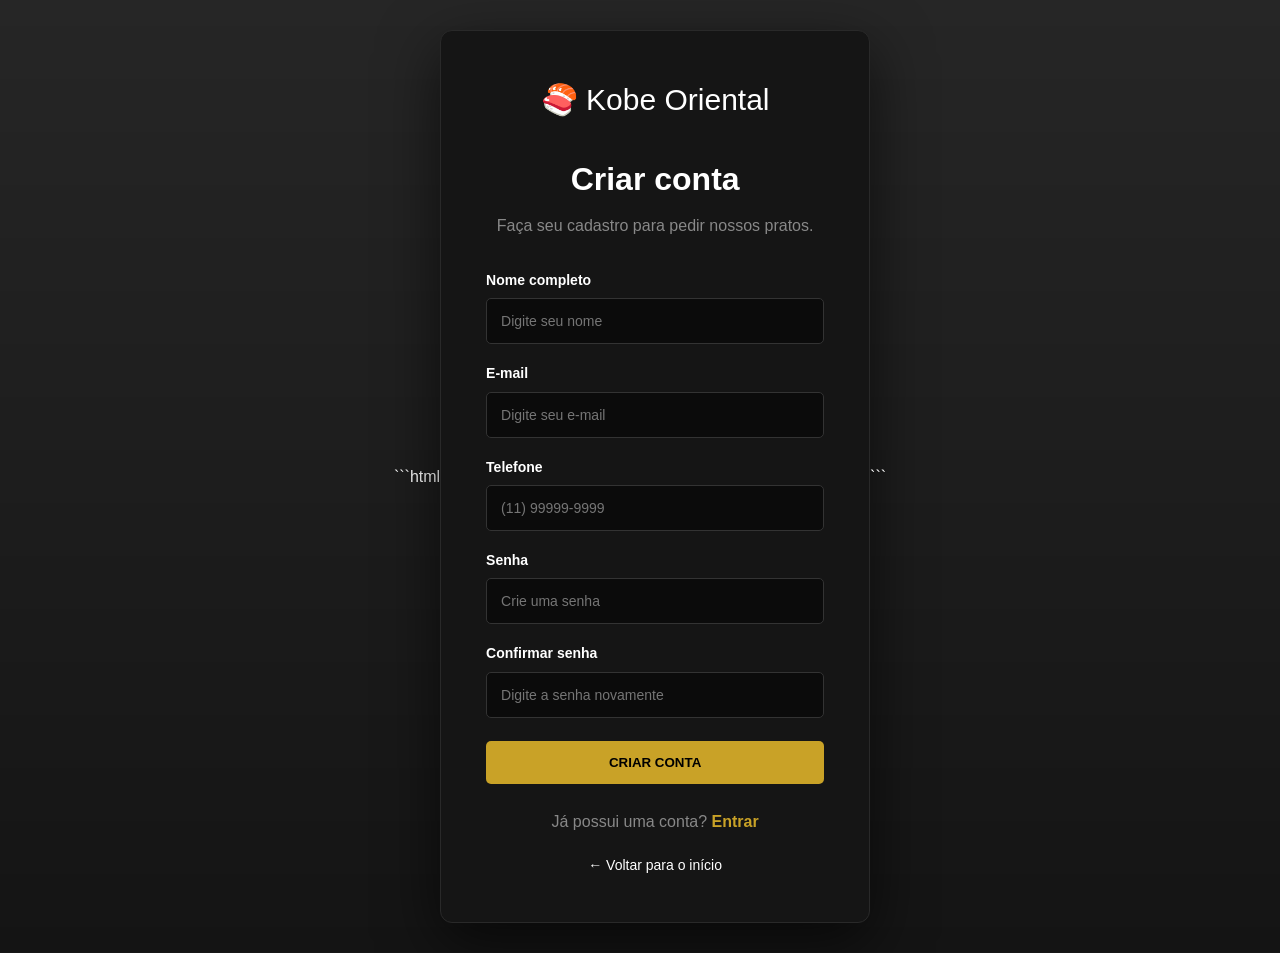
==== restaurante-japones/cadastro.html @ 3d241d37 "Primeiro commit - site Kobe Oriental" ====
```html
<!DOCTYPE html>
<html lang="pt-BR">

<head>

    <meta charset="UTF-8">

    <meta name="viewport"
          content="width=device-width, initial-scale=1.0">

    <title>Cadastro | Kobe Oriental</title>

    <link rel="stylesheet" href="style.css">

</head>

<body class="auth-body">


    <div class="auth-container">

        <div class="auth-logo">
            🍣 Kobe Oriental
        </div>


        <h1>Criar conta</h1>

        <p class="auth-subtitle">
            Faça seu cadastro para pedir nossos pratos.
        </p>


        <form id="cadastroForm">


            <label for="nome">
                Nome completo
            </label>

            <input
                type="text"
                id="nome"
                placeholder="Digite seu nome"
                required
            >


            <label for="emailCadastro">
                E-mail
            </label>

            <input
                type="email"
                id="emailCadastro"
                placeholder="Digite seu e-mail"
                required
            >


            <label for="telefone">
                Telefone
            </label>

            <input
                type="tel"
                id="telefone"
                placeholder="(11) 99999-9999"
                required
            >


            <label for="senhaCadastro">
                Senha
            </label>

            <input
                type="password"
                id="senhaCadastro"
                placeholder="Crie uma senha"
                required
            >


            <label for="confirmarSenha">
                Confirmar senha
            </label>

            <input
                type="password"
                id="confirmarSenha"
                placeholder="Digite a senha novamente"
                required
            >


            <button type="submit">
                CRIAR CONTA
            </button>

        </form>


        <p class="auth-link">

            Já possui uma conta?

            <a href="login.html">
                Entrar
            </a>

        </p>


        <a href="index.html"
           class="back-home">

            ← Voltar para o início

        </a>

    </div>


    <script src="script.js"></script>

</body>

</html>
```
---- restaurante-japones/style.css ----
/* ================================================= */
/* RESET */
/* ================================================= */

* {
    margin: 0;
    padding: 0;
    box-sizing: border-box;
}

html {
    scroll-behavior: smooth;
}

body {
    font-family: Arial, Helvetica, sans-serif;
    background: #0b0b0b;
    color: #ffffff;
    line-height: 1.6;
}


/* ================================================= */
/* HEADER */
/* ================================================= */

header {
    width: 100%;
    height: 80px;

    position: fixed;
    top: 0;
    left: 0;

    z-index: 1000;

    display: flex;
    align-items: center;
    justify-content: space-between;

    padding: 0 7%;

    background: rgba(10, 10, 10, 0.96);

    border-bottom: 1px solid #252525;
}


/* LOGO */

.logo {
    display: flex;
    align-items: center;
    gap: 10px;

    font-size: 28px;
}

.logo span {
    display: flex;
    flex-direction: column;

    font-size: 21px;
    font-weight: bold;

    letter-spacing: 2px;
}

.logo small {
    font-size: 8px;

    letter-spacing: 4px;

    color: #c9a227;
}


/* MENU */

nav {
    display: flex;
    align-items: center;

    gap: 25px;
}

nav a {
    color: #ffffff;

    text-decoration: none;

    font-size: 14px;

    transition: 0.3s;
}

nav a:hover {
    color: #c9a227;
}


/* BOTÃO LOGIN */

.login-button {
    padding: 10px 22px;

    border: 1px solid #c9a227;

    border-radius: 5px;
}

.login-button:hover {
    background: #c9a227;

    color: #000000;
}


/* ================================================= */
/* HERO */
/* ================================================= */

.hero {
    min-height: 100vh;

    display: flex;
    align-items: center;

    padding: 120px 8%;

    background:
        linear-gradient(
            90deg,
            rgba(0, 0, 0, 0.90),
            rgba(0, 0, 0, 0.65),
            rgba(0, 0, 0, 0.80)
        ),
        url("assets/img/restaurante.jpg");

    background-size: cover;

    background-position: center;
}

.hero-content {
    max-width: 750px;
}


/* TEXTO PEQUENO */

.hero-subtitle {
    color: #c9a227;

    font-size: 14px;

    font-weight: bold;

    letter-spacing: 4px;

    margin-bottom: 20px;
}


/* TÍTULO */

.hero h1 {
    font-size: 65px;

    line-height: 1.1;

    margin-bottom: 25px;
}

.hero h1 span {
    color: #c9a227;
}


/* DESCRIÇÃO */

.hero-description {
    max-width: 600px;

    color: #cccccc;

    font-size: 18px;
}


/* BOTÕES */

.hero-buttons {
    display: flex;

    gap: 15px;

    margin-top: 35px;
}

.primary-button,
.secondary-button {
    display: inline-block;

    padding: 14px 25px;

    text-decoration: none;

    border-radius: 5px;

    font-weight: bold;

    transition: 0.3s;
}


/* BOTÃO PRINCIPAL */

.primary-button {
    background: #c9a227;

    color: #000000;
}

.primary-button:hover {
    background: #e0bd3d;

    transform: translateY(-2px);
}


/* BOTÃO SECUNDÁRIO */

.secondary-button {
    color: #ffffff;

    border: 1px solid #ffffff;
}

.secondary-button:hover {
    background: #ffffff;

    color: #000000;
}


/* ================================================= */
/* SEÇÕES */
/* ================================================= */

.section {
    padding: 100px 8%;
}


/* TÍTULO DAS SEÇÕES */

.section-title {
    text-align: center;

    margin-bottom: 60px;
}

.section-title p {
    color: #c9a227;

    letter-spacing: 3px;

    font-size: 13px;

    font-weight: bold;
}

.section-title h2 {
    font-size: 42px;

    margin-top: 10px;
}

.section-title span {
    color: #999999;
}


/* ================================================= */
/* DESTAQUES */
/* ================================================= */

.highlight-container {
    display: grid;

    grid-template-columns: repeat(4, 1fr);

    gap: 25px;
}

.highlight-card {
    text-align: center;

    padding: 35px 25px;

    background: #151515;

    border: 1px solid #282828;

    border-radius: 10px;

    transition: 0.3s;
}

.highlight-card:hover {
    transform: translateY(-8px);

    border-color: #c9a227;
}

.highlight-icon {
    font-size: 50px;

    margin-bottom: 20px;
}

.highlight-card h3 {
    margin-bottom: 10px;

    font-size: 22px;
}

.highlight-card p {
    color: #999999;
}


/* ================================================= */
/* CARDÁPIO */
/* ================================================= */

.menu-section {
    background: #111111;
}

.menu-container {
    display: grid;

    grid-template-columns: repeat(4, 1fr);

    gap: 25px;
}


/* CARD DO PRATO */

.food-card {
    background: #191919;

    border: 1px solid #292929;

    border-radius: 10px;

    overflow: hidden;

    transition: 0.3s;
}

.food-card:hover {
    transform: translateY(-8px);

    border-color: #c9a227;
}


/* IMAGEM DO PRATO */

.food-image {
    height: 180px;

    display: flex;

    align-items: center;
    justify-content: center;

    font-size: 80px;

    background: #222222;
}


/* CONTEÚDO */

.food-content {
    padding: 25px;
}

.food-content h3 {
    font-size: 20px;

    margin-bottom: 10px;
}

.food-content p {
    color: #999999;

    font-size: 14px;

    min-height: 70px;
}


/* PARTE INFERIOR */

.food-bottom {
    display: flex;

    justify-content: space-between;

    align-items: center;

    gap: 10px;

    margin-top: 20px;
}

.food-bottom strong {
    color: #c9a227;

    font-size: 18px;
}


/* BOTÃO ADICIONAR */

.food-bottom button {
    border: none;

    background: #c9a227;

    color: #000000;

    padding: 8px 12px;

    border-radius: 4px;

    cursor: pointer;

    font-weight: bold;

    transition: 0.3s;
}

.food-bottom button:hover {
    background: #e0bd3d;

    transform: scale(1.03);
}


/* ================================================= */
/* NOSSA EQUIPE */
/* ================================================= */

.team-section {
    background: #0b0b0b;
}

.team-container {
    display: grid;

    grid-template-columns: repeat(4, 1fr);

    gap: 25px;
}


/* CARD FUNCIONÁRIO */

.team-card {
    background: #151515;

    border: 1px solid #292929;

    border-radius: 10px;

    overflow: hidden;

    transition: 0.3s;
}

.team-card:hover {
    transform: translateY(-8px);

    border-color: #c9a227;
}


/* FOTO */

.team-card img {
    width: 100%;

    height: 320px;

    object-fit: cover;

    display: block;
}


/* INFORMAÇÕES */

.team-info {
    padding: 25px;
}

.team-role {
    color: #c9a227;

    font-size: 12px;

    font-weight: bold;

    letter-spacing: 2px;
}

.team-info h3 {
    margin: 8px 0 10px;

    font-size: 21px;
}

.team-info p {
    color: #999999;

    font-size: 14px;
}


/* ================================================= */
/* SOBRE */
/* ================================================= */

.about-section {
    padding: 120px 8%;

    background:
        linear-gradient(
            135deg,
            #9c1818,
            #550909
        );
}

.about-content {
    max-width: 800px;
}

.about-label {
    color: #f5d76e;

    font-weight: bold;

    letter-spacing: 3px;
}

.about-content h2 {
    font-size: 48px;

    line-height: 1.2;

    margin: 15px 0 25px;
}

.about-content p {
    color: #eeeeee;

    margin-bottom: 15px;

    line-height: 1.8;
}


/* ================================================= */
/* LOCALIZAÇÃO */
/* ================================================= */

.location-section {
    padding: 100px 8%;

    text-align: center;

    background: #111111;
}

.location-content {
    max-width: 500px;

    margin: auto;

    padding: 45px;

    background: #151515;

    border: 1px solid #292929;

    border-radius: 10px;
}

.location-icon {
    font-size: 50px;

    margin-bottom: 15px;
}

.location-content h3 {
    font-size: 25px;

    margin-bottom: 15px;
}

.location-content p {
    color: #999999;
}

.location-content .primary-button {
    margin-top: 25px;
}


/* ================================================= */
/* FOOTER */
/* ================================================= */

footer {
    padding: 35px 8%;

    display: flex;

    align-items: center;

    justify-content: space-between;

    gap: 20px;

    background: #050505;

    color: #777777;
}

.footer-logo {
    display: flex;

    align-items: center;

    gap: 10px;

    color: #ffffff;

    font-size: 22px;
}

.footer-logo span {
    display: flex;

    flex-direction: column;

    font-weight: bold;
}

.footer-logo small {
    color: #c9a227;

    font-size: 7px;

    letter-spacing: 3px;
}

footer p {
    color: #777777;
}


/* ================================================= */
/* CARRINHO */
/* ================================================= */

#cart {
    position: fixed;

    right: 25px;

    bottom: 25px;

    width: 60px;

    height: 60px;

    border-radius: 50%;

    background: #c9a227;

    color: #000000;

    display: flex;

    align-items: center;

    justify-content: center;

    font-size: 25px;

    cursor: pointer;

    box-shadow:
        0 5px 20px rgba(0, 0, 0, 0.5);

    z-index: 999;
}

#cart-count {
    position: absolute;

    top: -5px;

    right: -5px;

    width: 22px;

    height: 22px;

    border-radius: 50%;

    background: #c62828;

    color: #ffffff;

    display: flex;

    align-items: center;

    justify-content: center;

    font-size: 12px;

    font-weight: bold;
}


/* ================================================= */
/* LOGIN E CADASTRO */
/* ================================================= */

.auth-body {
    min-height: 100vh;

    display: flex;

    align-items: center;

    justify-content: center;

    padding: 30px;

    background:
        linear-gradient(
            rgba(0, 0, 0, 0.85),
            rgba(0, 0, 0, 0.92)
        ),
        url("assets/img/restaurante.jpg");

    background-size: cover;

    background-position: center;
}


/* CONTAINER */

.auth-container {
    width: 100%;

    max-width: 430px;

    padding: 45px;

    background: #151515;

    border: 1px solid #292929;

    border-radius: 12px;

    box-shadow:
        0 20px 60px rgba(0, 0, 0, 0.6);
}


/* LOGO */

.auth-logo {
    display: flex;

    align-items: center;

    justify-content: center;

    gap: 10px;

    margin-bottom: 30px;

    font-size: 30px;
}

.auth-logo span {
    display: flex;

    flex-direction: column;

    font-size: 23px;

    font-weight: bold;

    letter-spacing: 2px;
}

.auth-logo small {
    font-size: 8px;

    letter-spacing: 4px;

    color: #c9a227;
}


/* TÍTULO */

.auth-container h1 {
    text-align: center;

    margin-bottom: 8px;
}

.auth-subtitle {
    text-align: center;

    color: #888888;

    margin-bottom: 30px;
}


/* FORMULÁRIO */

.auth-container form {
    display: flex;

    flex-direction: column;
}

.auth-container label {
    margin-bottom: 7px;

    font-size: 14px;

    font-weight: bold;
}

.auth-container input {
    width: 100%;

    padding: 14px;

    margin-bottom: 18px;

    border-radius: 5px;

    border: 1px solid #333333;

    background: #0b0b0b;

    color: #ffffff;

    outline: none;

    font-size: 14px;
}

.auth-container input:focus {
    border-color: #c9a227;
}


/* BOTÃO */

.auth-container button {
    width: 100%;

    padding: 14px;

    border: none;

    border-radius: 5px;

    background: #c9a227;

    color: #000000;

    font-weight: bold;

    cursor: pointer;

    margin-top: 5px;

    transition: 0.3s;
}

.auth-container button:hover {
    background: #e0bd3d;
}


/* LINK */

.auth-link {
    text-align: center;

    color: #888888;

    margin-top: 25px;
}

.auth-link a {
    color: #c9a227;

    text-decoration: none;

    font-weight: bold;
}

.auth-link a:hover {
    text-decoration: underline;
}


/* VOLTAR */

.back-home {
    display: block;

    text-align: center;

    color: #ffffff;

    text-decoration: none;

    margin-top: 20px;

    font-size: 14px;
}

.back-home:hover {
    color: #c9a227;
}


/* ================================================= */
/* RESPONSIVIDADE - TABLET */
/* ================================================= */

@media (max-width: 1100px) {

    .menu-container,
    .team-container,
    .highlight-container {

        grid-template-columns:
            repeat(2, 1fr);
    }

    .hero h1 {
        font-size: 52px;
    }

}


/* ================================================= */
/* RESPONSIVIDADE - CELULAR */
/* ================================================= */

@media (max-width: 750px) {

    /* HEADER */

    header {
        padding: 0 5%;
    }

    nav {
        display: none;
    }


    /* HERO */

    .hero {
        padding: 120px 5% 80px;
    }

    .hero h1 {
        font-size: 40px;
    }

    .hero-description {
        font-size: 16px;
    }


    /* BOTÕES */

    .hero-buttons {
        flex-direction: column;
    }

    .primary-button,
    .secondary-button {
        text-align: center;
    }


    /* SEÇÕES */

    .section {
        padding: 70px 5%;
    }

    .section-title h2 {
        font-size: 34px;
    }


    /* CARDS */

    .menu-container,
    .team-container,
    .highlight-container {

        grid-template-columns: 1fr;
    }


    /* EQUIPE */

    .team-card img {
        height: 350px;
    }


    /* SOBRE */

    .about-section {
        padding: 80px 5%;
    }

    .about-content h2 {
        font-size: 36px;
    }


    /* LOCALIZAÇÃO */

    .location-section {
        padding: 70px 5%;
    }

    .location-content {
        padding: 30px 20px;
    }


    /* FOOTER */

    footer {
        flex-direction: column;

        text-align: center;

        padding: 30px 5%;
    }


    /* LOGIN */

    .auth-container {
        padding: 30px 25px;
    }

}
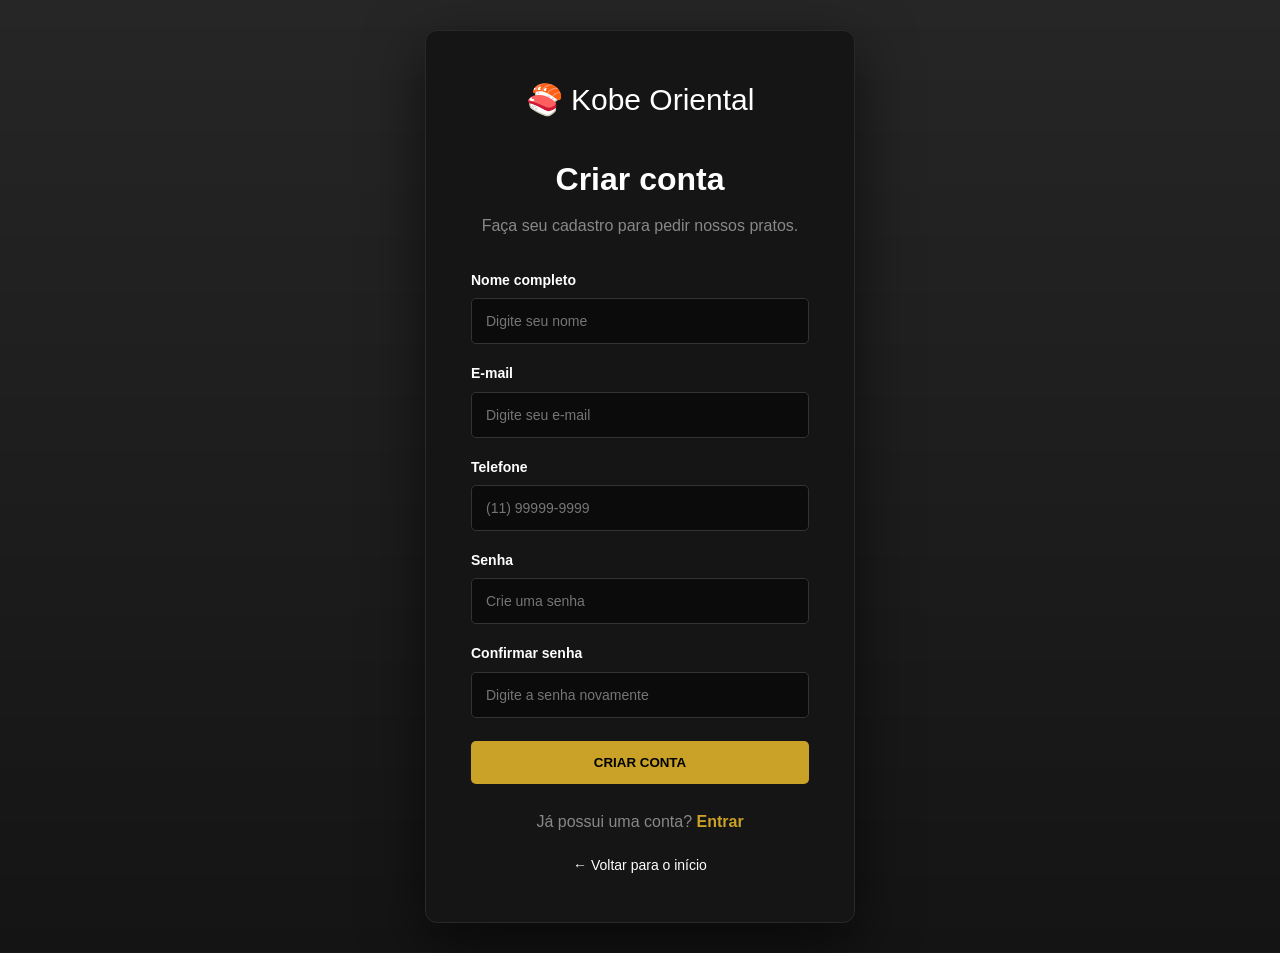
==== commit 0a04ea0f: "Criando o  site do Kobe Oriental" ====
--- a/restaurante-japones/cadastro.html
+++ b/restaurante-japones/cadastro.html
@@ -1,4 +1,3 @@
-```html
 <!DOCTYPE html>
 <html lang="pt-BR">
 
@@ -128,4 +127,3 @@
 </body>
 
 </html>
-```
